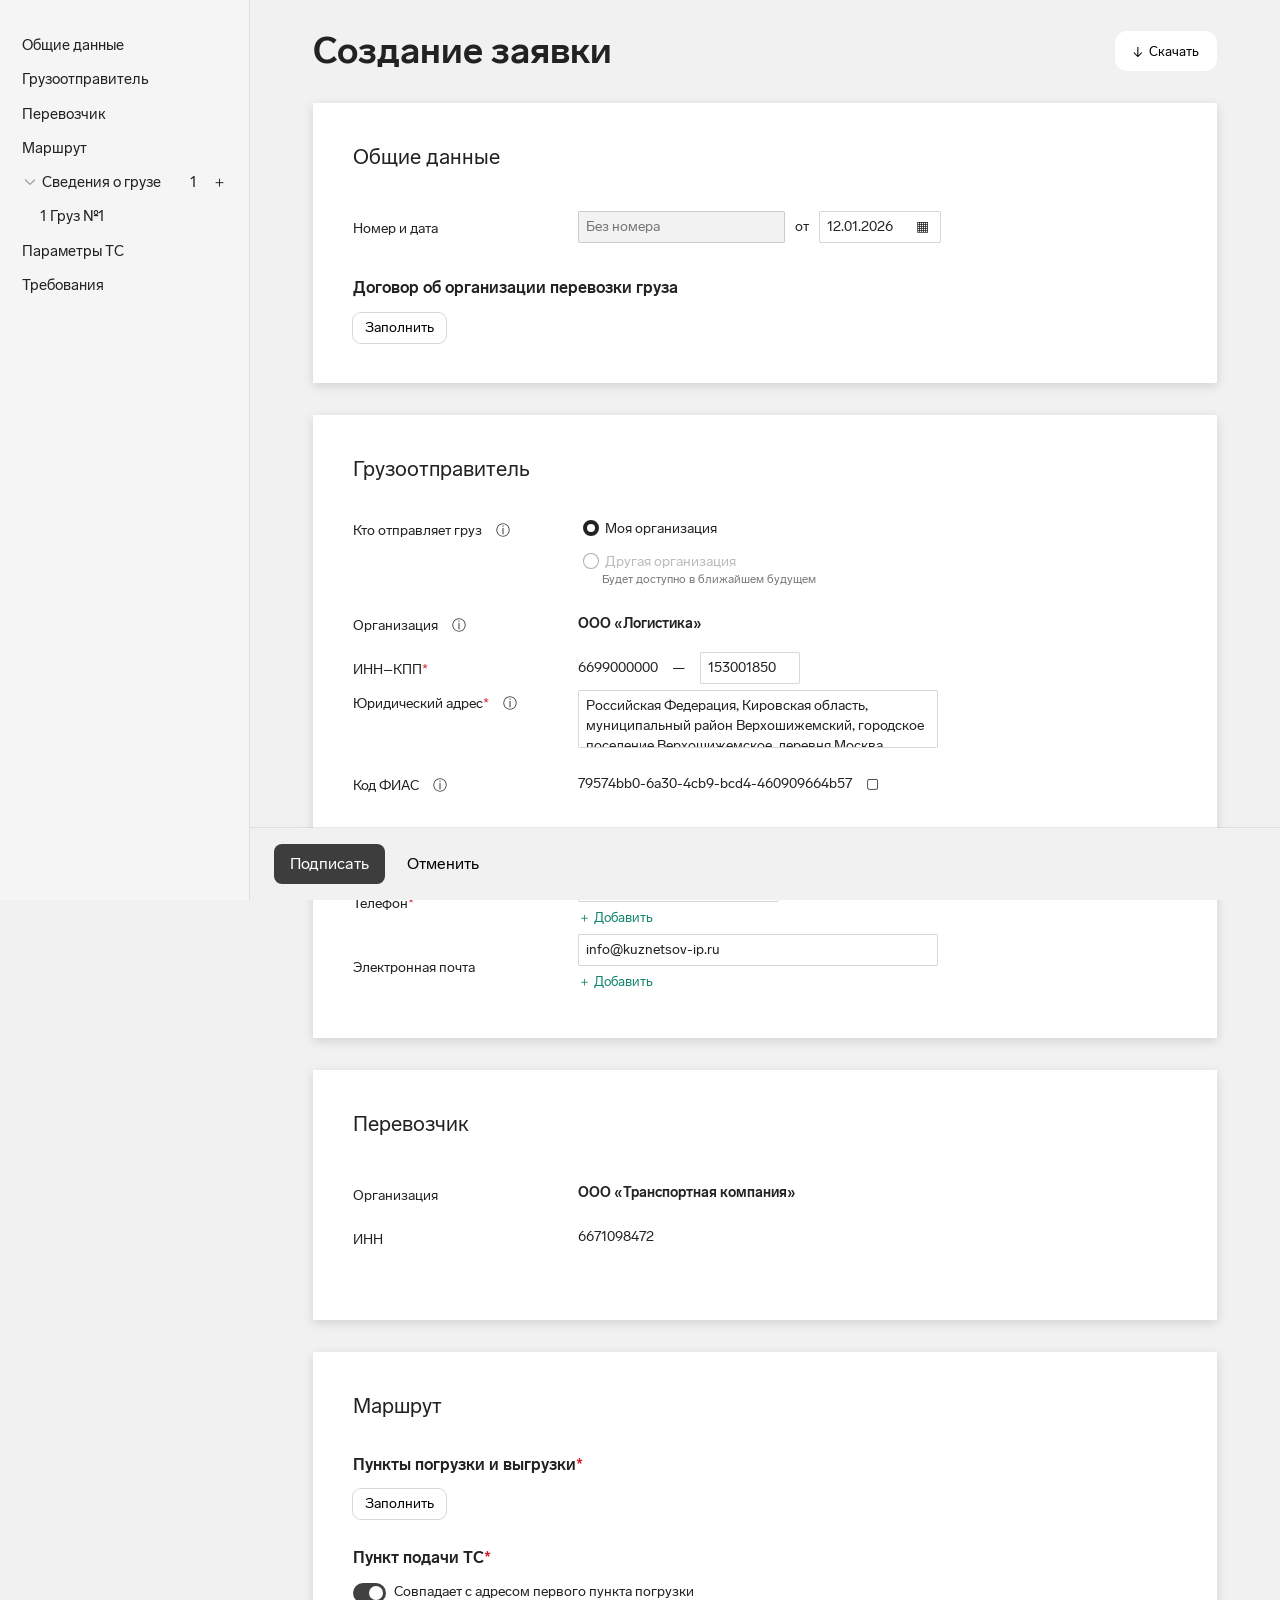
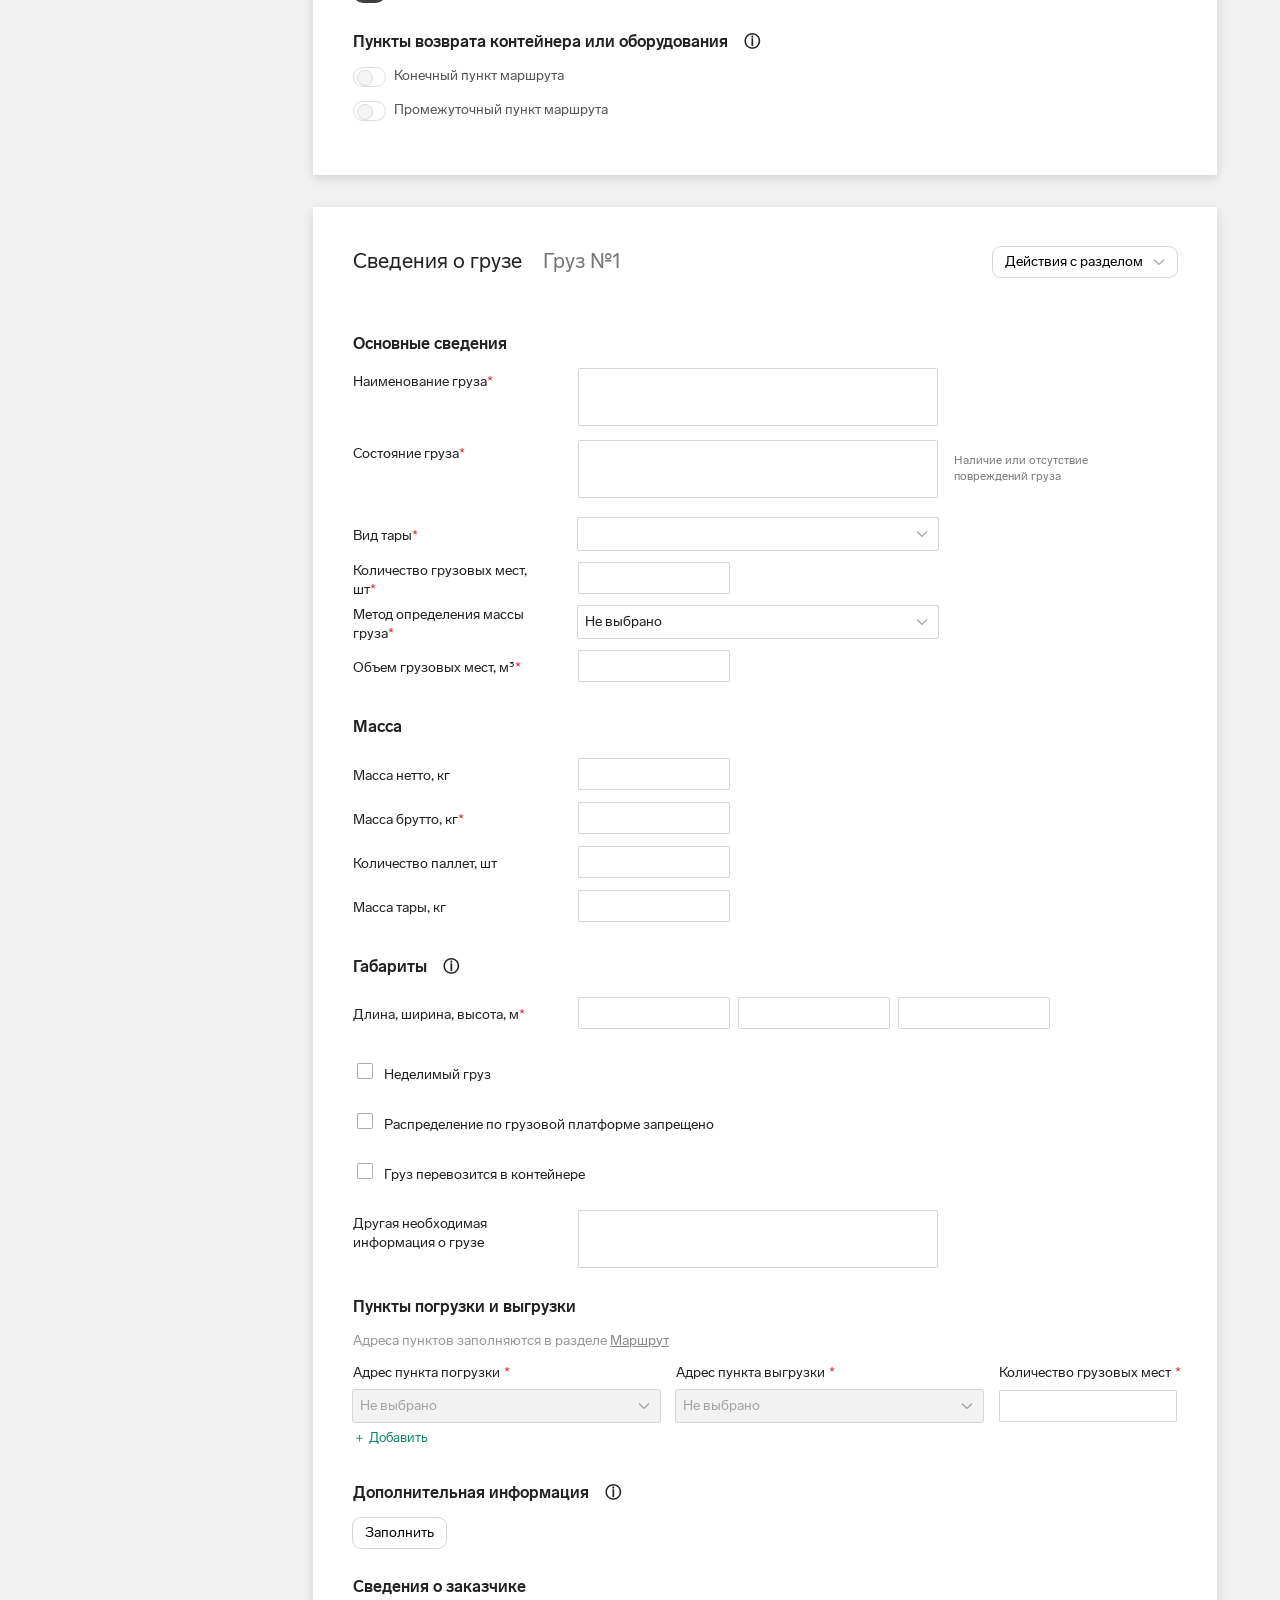
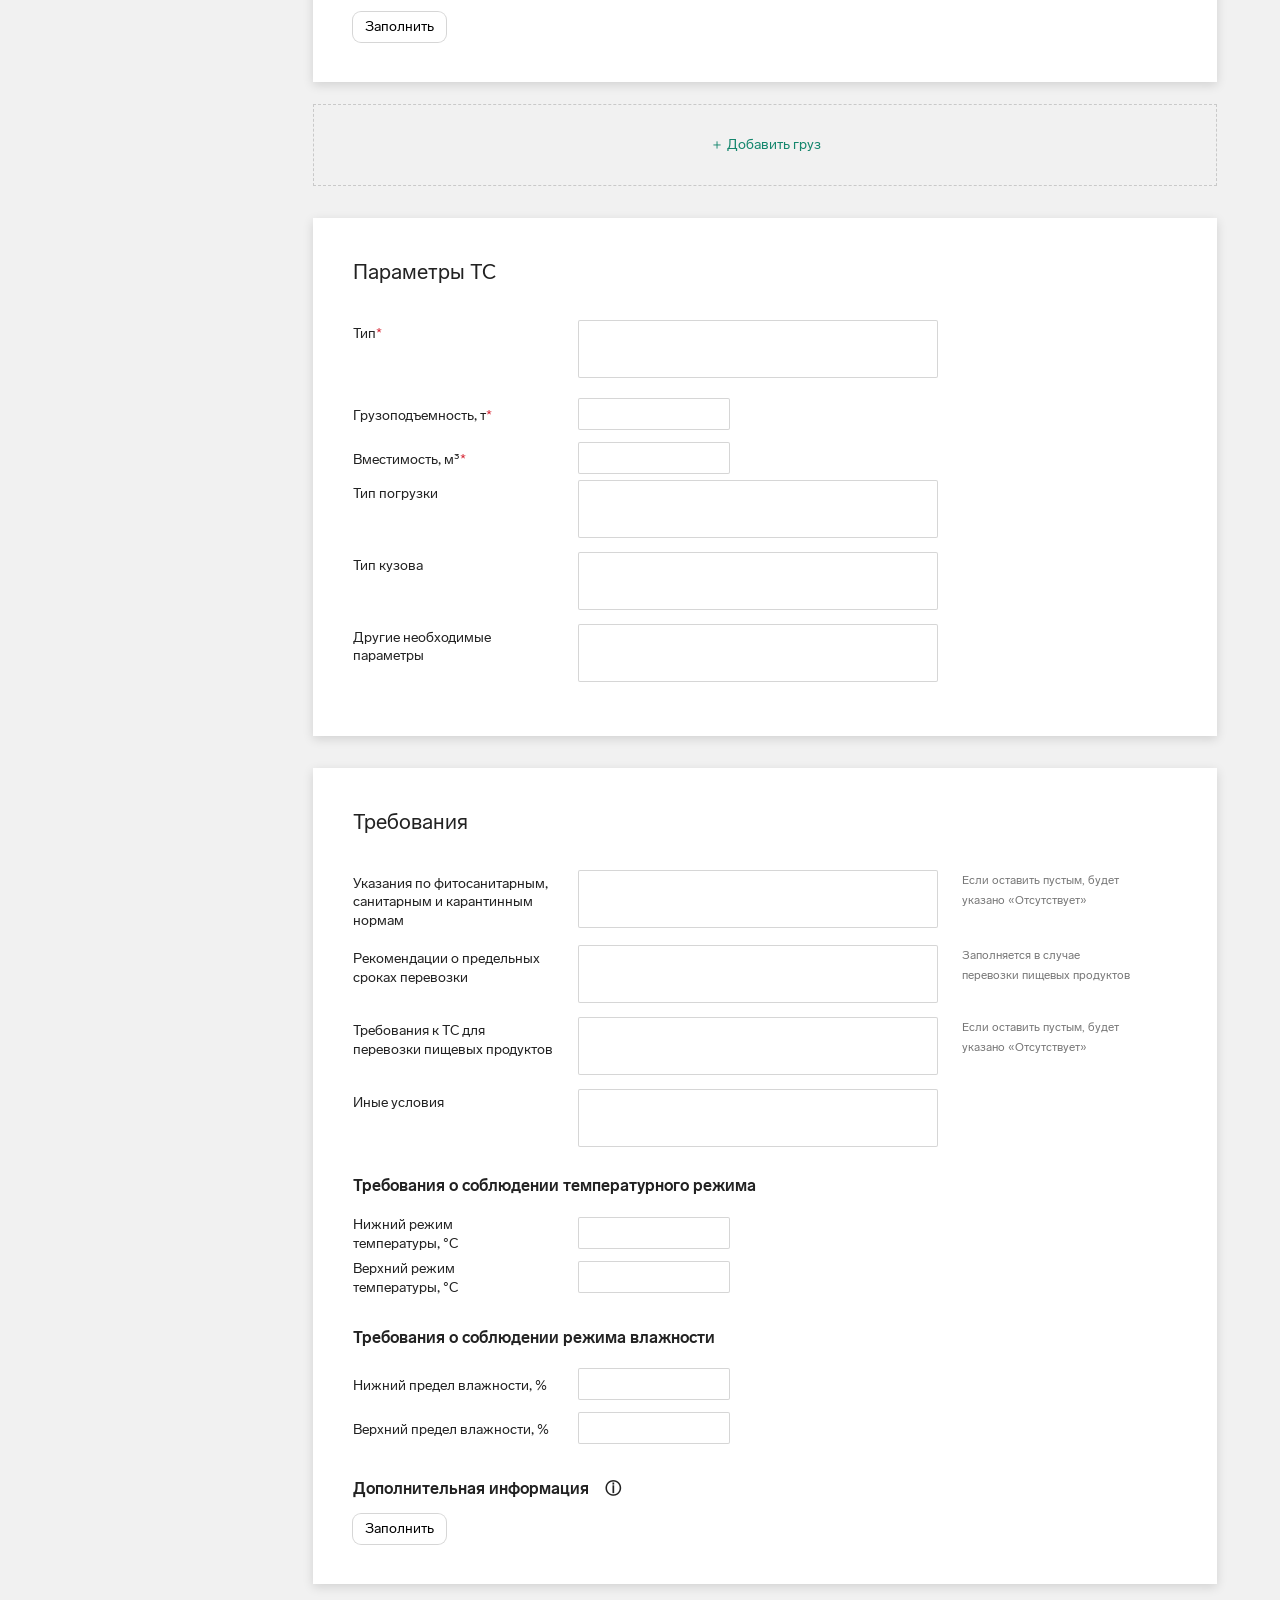
==== index.html @ ede179da "Publish prototype" ====
<!doctype html><html lang="ru"><head><meta charset="utf-8"><meta name="viewport" content="width=device-width,initial-scale=1"><title>Создание заявки</title><link rel="stylesheet" href="styles.css"><style>
@font-face{font-family:"Lab Grotesque K";src:url("LabGrotesqueK-Regular.ttf") format("truetype");font-style:normal;font-weight:400;font-display:swap}
@font-face{font-family:"Lab Grotesque K";src:url("LabGrotesqueK-Bold.ttf") format("truetype");font-style:normal;font-weight:600 900;font-display:swap}
[hidden]{display:none!important}.panel span{color:inherit}.panel label span,.panel h3 span{color:#d31827}.panel h2 span{color:#777}
body,input,select,textarea,button{font-family:"Lab Grotesque K",-apple-system,BlinkMacSystemFont,"Segoe UI",Arial,sans-serif}
input,select,textarea{min-height:32px;border:1px solid rgba(0,0,0,.16);border-radius:2px;padding:5px 7px;font-size:14px;line-height:20px;box-shadow:none;outline:none}
input:hover,select:hover,textarea:hover{border-color:rgba(0,0,0,.32)}input:focus,select:focus,textarea:focus{border-color:#1d85d0;box-shadow:0 0 0 1px #1d85d0}input:disabled,select:disabled{background:#f2f2f2;color:rgba(0,0,0,.32)}
.button,.primary{min-height:30px;border:0;border-radius:8px;padding:5px 12px;font-size:14px;line-height:20px;box-shadow:0 0 0 1px rgba(0,0,0,.16);background:transparent}.button:hover{background:rgba(0,0,0,.05)}.button:active{background:rgba(0,0,0,.09)}.button:focus-visible,.primary:focus-visible{outline:2px solid #1d85d0;outline-offset:2px}.primary{background:#222;color:#fff;box-shadow:none}.primary:hover{background:#3b3b3b}
input[type=checkbox]:not(.toggle-row input),input[type=radio]{appearance:none;width:16px;height:16px;min-height:16px;padding:0;border:1px solid rgba(0,0,0,.32);background:#fff;vertical-align:-3px;position:relative}input[type=checkbox]:not(.toggle-row input){border-radius:2px}input[type=checkbox]:not(.toggle-row input):checked{background:#222;border-color:#222}input[type=checkbox]:not(.toggle-row input):checked:after{content:"";position:absolute;left:4px;top:1px;width:5px;height:9px;border:solid #fff;border-width:0 2px 2px 0;transform:rotate(45deg)}input[type=radio]{border-radius:50%}input[type=radio]:checked{border:4px solid #222}
.combo{position:relative;width:100%}.combo input{width:100%;padding-right:30px}.combo-arrow{position:absolute;right:9px;top:6px;color:#777;pointer-events:none}
.combo-menu,.ds-select-menu{display:none;position:absolute;left:0;right:0;top:34px;background:#fff;border-radius:8px;box-shadow:0 32px 32px -16px rgba(0,0,0,.08),0 0 24px rgba(0,0,0,.12);z-index:30;max-height:208px;overflow:auto;padding:4px}.combo.open .combo-menu,.ds-select.open .ds-select-menu{display:block}
.combo-option,.ds-select-option{min-height:32px;margin:0 0 1px;padding:6px 8px;border-radius:6px;cursor:pointer;line-height:20px;color:rgba(0,0,0,.88)}.combo-option:last-child,.ds-select-option:last-child{margin-bottom:0}.combo-option:hover,.ds-select-option:hover{background:rgba(0,0,0,.08)}.combo-option.selected,.ds-select-option.selected{background:rgba(0,0,0,.16)}.combo-empty{padding:6px 8px;color:#777}
.ds-select{position:relative;width:360px}.mrow .ds-select,.cargo-route .ds-select{width:100%}.ds-select-native{position:absolute!important;width:1px!important;height:1px!important;min-height:1px!important;opacity:0;pointer-events:none}.ds-select-button{position:relative;width:100%;height:32px;border:0;border-radius:2px;background:#fff;padding:5px 30px 5px 7px;text-align:left;font:14px/20px "Lab Grotesque K",sans-serif;color:rgba(0,0,0,.88);box-shadow:0 0 0 1px rgba(0,0,0,.16);cursor:pointer;overflow:hidden;text-overflow:ellipsis;white-space:nowrap}.ds-select-button:hover{box-shadow:0 0 0 1px rgba(0,0,0,.32)}.ds-select-button:focus{outline:0;box-shadow:0 0 0 2px #1d85d0}.ds-select-button:disabled{background:#f2f2f2;color:rgba(0,0,0,.32);cursor:default}.ds-select-button:after{content:"⌄";position:absolute;right:8px;top:5px;color:#777}.ds-select.open .ds-select-button:after{transform:rotate(180deg)}
.overlay{background:rgba(0,0,0,.24)!important}.add-cargo{display:block;width:904px;height:82px;margin:-10px 0 32px;border:1px dashed rgba(0,0,0,.16);background:transparent;color:#14866d;font:14px "Lab Grotesque K";cursor:pointer}.add-cargo:hover{background:rgba(255,255,255,.45)}
.line.three{grid-template-columns:225px 360px 1fr;gap:0}.line.three small{padding-left:24px;color:#777;line-height:20px}.terminal-bar{position:fixed;left:250px;right:0;bottom:0;height:72px;background:#e5e5e5;display:flex;align-items:center;gap:22px;padding-left:24px;z-index:9;box-shadow:0 -1px rgba(0,0,0,.08)}.terminal-primary{height:40px;border:0;border-radius:8px;background:#3d3d3d;color:#fff;padding:9px 16px;font:16px/22px "Lab Grotesque K";cursor:pointer}.terminal-primary:hover{background:#222}.terminal-cancel{height:40px;border:0;background:transparent;padding:9px 0;font:16px/22px "Lab Grotesque K";cursor:pointer}.terminal-cancel:hover{text-decoration:underline}
.route-action{position:relative}.route-kebab{width:28px;height:28px;border:0;border-radius:4px;background:transparent;font-size:20px;line-height:20px;cursor:pointer}.route-kebab:hover{background:rgba(0,0,0,.08)}.route-action-menu{display:none;position:absolute;right:0;top:30px;width:150px;background:#fff;border-radius:8px;padding:4px;box-shadow:0 32px 32px -16px rgba(0,0,0,.08),0 0 24px rgba(0,0,0,.12);z-index:8}.route-action.open .route-action-menu{display:block}.route-action-menu button{display:block;width:100%;height:32px;margin:0 0 1px;border:0;border-radius:6px;background:transparent;padding:6px 8px;text-align:left;font:14px/20px "Lab Grotesque K";cursor:pointer}.route-action-menu button:hover{background:rgba(0,0,0,.08)}.route-action-menu .delete{color:#ce0014}
@media(max-width:900px){.terminal-bar{left:0}.add-cargo{width:100%}.line.three{grid-template-columns:1fr}.line.three small{padding:5px 0 12px}}
</style></head><body>
<aside class="section-nav"><a href="#general">Общие данные</a><a href="#sender">Грузоотправитель</a><a href="#carrier">Перевозчик</a><a href="#route">Маршрут</a><div class="cargo-nav"><a href="#cargo-1"><span>⌄ Сведения о грузе</span><span>2　＋</span></a><a class="sub" href="#cargo-1">1 Груз №1</a><a class="sub" href="#cargo-2">2 Груз №2</a></div><a href="#vehicle">Параметры ТС</a><a href="#requirements">Требования</a></aside>
<main><div class="title-line"><h1>Создание заявки</h1><button class="download">↓&nbsp; Скачать</button></div>
<section class="panel" id="general"><h2>Общие данные</h2><div class="line"><label>Номер и дата</label><div class="inline"><input disabled placeholder="Без номера"><span>от</span><input class="date" value="12.01.2026"><span class="calendar">▦</span></div></div><h3>Договор об организации перевозки груза</h3><button class="button">Заполнить</button></section>
<section class="panel" id="sender"><h2>Грузоотправитель</h2><div class="line top"><label>Кто отправляет груз　ⓘ</label><div class="radios"><label><input type="radio" checked> Моя организация</label><label class="disabled"><input type="radio" disabled> Другая организация<small>Будет доступно в ближайшем будущем</small></label></div></div><div class="line"><label>Организация　ⓘ</label><b>ООО «Логистика»</b></div><div class="line"><label>ИНН–КПП<span>*</span></label><div>6699000000　—　<input class="short" value="153001850"></div></div><div class="line top"><label>Юридический адрес<span>*</span>　ⓘ</label><textarea>Российская Федерация, Кировская область, муниципальный район Верхошижемский, городское поселение Верхошижемское, деревня Москва</textarea></div><div class="line"><label>Код ФИАС　ⓘ</label><span>79574bb0-6a30-4cb9-bcd4-460909664b57　▢</span></div><h3>Контакты</h3><div class="line"><label>Телефон<span>*</span></label><div><input value="+7 (900) 555-66-77"><button class="add">＋ Добавить</button></div></div><div class="line"><label>Электронная почта</label><div><input class="long" value="info@kuznetsov-ip.ru"><button class="add">＋ Добавить</button></div></div></section>
<section class="panel compact" id="carrier"><h2>Перевозчик</h2><div class="line"><label>Организация</label><b>ООО «Транспортная компания»</b></div><div class="line"><label>ИНН</label><span>6671098472</span></div></section>
<section class="panel" id="route"><h2>Маршрут</h2><h3>Пункты погрузки и выгрузки<span>*</span></h3><button class="button" id="routeOpen">Заполнить</button><div id="routeRows" class="route-rows" hidden></div><h3>Пункт подачи ТС<span>*</span></h3><label class="toggle-row"><input type="checkbox" checked><i></i> Совпадает с адресом первого пункта погрузки</label><h3>Пункты возврата контейнера или оборудования　ⓘ</h3><label class="toggle-row pale"><input type="checkbox"><i></i> Конечный пункт маршрута</label><label class="toggle-row pale"><input type="checkbox"><i></i> Промежуточный пункт маршрута</label></section>
<section class="panel cargo" id="cargo"><div class="cargo-title"><h2>Сведения о грузе　<span>Груз №1</span></h2><button class="button">Действия с разделом⌄</button></div><label class="toggle-row pale"><input type="checkbox"><i></i> Показать только необходимые поля</label><h3>Основные сведения</h3>
<div class="line top"><label>Наименование груза<span>*</span></label><textarea></textarea></div><div class="line top"><label>Состояние груза<span>*</span></label><textarea></textarea><small class="side-note">Наличие или отсутствие<br>повреждений груза</small></div><div class="line"><label>Вид тары<span>*</span></label><select><option></option><option>Паллеты</option><option>Короба</option></select></div><div class="line"><label>Количество грузовых мест,<br>шт<span>*</span></label><input class="medium" type="number"></div><div class="line"><label>Метод определения массы<br>груза<span>*</span></label><select><option>Не выбрано</option><option>Взвешивание</option></select></div><div class="line"><label>Объем грузовых мест, м³<span>*</span></label><input class="medium" type="number"></div>
<h3>Масса</h3><div class="line"><label>Масса нетто, кг</label><input class="medium" type="number"></div><div class="line"><label>Масса брутто, кг<span>*</span></label><input class="medium" type="number"></div><div class="line"><label>Количество паллет, шт</label><input class="medium" type="number"></div><div class="line"><label>Масса тары, кг</label><input class="medium" type="number"></div><h3>Габариты　ⓘ</h3><div class="line"><label>Длина, ширина, высота, м<span>*</span></label><div class="dimensions"><input><input><input></div></div><label class="check"><input type="checkbox"> Неделимый груз</label><label class="check"><input type="checkbox"> Распределение по грузовой платформе запрещено</label><label class="check"><input type="checkbox"> Груз перевозится в контейнере</label><div class="line top"><label>Другая необходимая<br>информация о грузе</label><textarea></textarea></div>
<h3>Пункты погрузки и выгрузки</h3><p class="muted">Адреса пунктов заполняются в разделе <a href="#route">Маршрут</a></p><div class="cargo-route"><label>Адрес пункта погрузки<span>*</span><select id="loadingSelect" disabled><option>Не выбрано</option></select></label><label>Адрес пункта выгрузки<span>*</span><select id="unloadingSelect" disabled><option>Не выбрано</option></select></label><label>Количество грузовых мест<span>*</span><input type="number"></label></div><button class="add">＋ Добавить</button><h3>Дополнительная информация　ⓘ</h3><button class="button">Заполнить</button><h3>Сведения о заказчике</h3><button class="button">Заполнить</button></section>
<div id="cargoExtra"></div><button class="add-cargo" id="addCargo">＋ Добавить груз</button>
<section class="panel vehicle" id="vehicle"><h2>Параметры ТС</h2><div class="line top"><label>Тип<span>*</span></label><textarea></textarea></div><div class="line"><label>Грузоподъемность, т<span>*</span></label><input class="medium"></div><div class="line"><label>Вместимость, м³<span>*</span></label><input class="medium"></div><div class="line top"><label>Тип погрузки</label><textarea></textarea></div><div class="line top"><label>Тип кузова</label><textarea></textarea></div><div class="line top"><label>Другие необходимые<br>параметры</label><textarea></textarea></div></section>
<section class="panel requirements" id="requirements"><h2>Требования</h2><div class="line top three"><label>Указания по фитосанитарным,<br>санитарным и карантинным<br>нормам</label><textarea></textarea><small>Если оставить пустым, будет<br>указано «Отсутствует»</small></div><div class="line top three"><label>Рекомендации о предельных<br>сроках перевозки</label><textarea></textarea><small>Заполняется в случае<br>перевозки пищевых продуктов</small></div><div class="line top three"><label>Требования к ТС для<br>перевозки пищевых продуктов</label><textarea></textarea><small>Если оставить пустым, будет<br>указано «Отсутствует»</small></div><div class="line top"><label>Иные условия</label><textarea></textarea></div><h3>Требования о соблюдении температурного режима</h3><div class="line"><label>Нижний режим<br>температуры, °C</label><input class="medium"></div><div class="line"><label>Верхний режим<br>температуры, °C</label><input class="medium"></div><h3>Требования о соблюдении режима влажности</h3><div class="line"><label>Нижний предел влажности, %</label><input class="medium"></div><div class="line"><label>Верхний предел влажности, %</label><input class="medium"></div><h3>Дополнительная информация　ⓘ</h3><button class="button">Заполнить</button></section>
</main><div class="terminal-bar"><button class="terminal-primary" id="signButton">Подписать</button><button class="terminal-cancel" id="cancelButton">Отменить</button></div>
<div class="overlay" id="routeModal" hidden><div class="modal"><button class="close" id="routeClose">×</button><h2>Адрес пункта</h2><form id="routeForm"><div class="mrow"><label>Тип<span>*</span></label><select id="pointType" required><option value=""> </option><option>Погрузка</option><option>Выгрузка</option></select></div><div class="mrow point-supply" hidden><label>Является адресом пункта<br>подачи ТС</label><label class="toggle-row pale"><input id="supplyPoint" type="checkbox"><i></i></label></div><div class="mrow"><label>Адрес<span>*</span>　ⓘ</label><select id="pointAddress" required><option value=""></option><option>630088, Новосибирская область, г. Новосибирск, ул. Московское шоссе, 79, корп. 3</option><option>109052, г. Москва, ул. Нижегородская, д. 29–33, стр. 15</option></select></div><div class="mrow"><label>Код ФИАС　ⓘ</label><div id="fiasText" class="placeholder">Определим после ввода адреса</div></div><button type="button" class="button other">＋ Добавить другие сведения</button><div class="spacer"></div><div class="mrow"><label>Часовой пояс<span>*</span></label><select id="timezone" required><option value=""></option><option>UTC+03 — Москва, Санкт-Петербург</option><option>UTC+07 — Новосибирск</option></select></div><div class="mrow"><label>Дата и время погрузки<span>*</span></label><div class="date-time"><input id="pointDate" placeholder="дд.мм.гггг"><input id="pointTime" placeholder="00:00"></div></div><div class="mrow"><label>Предельно допустимое<br>время подачи ТС</label><input id="limitTime" class="mshort"></div><h3>Владелец объекта пункта погрузки</h3><label class="toggle-row"><input type="checkbox" checked><i></i> Пунктом владеет грузоотправитель</label><div class="mrow"><label>Организация<span>*</span></label><input disabled value="ООО «Логистика»"></div><div class="mrow"><label>ИНН организации<span>*</span></label><input class="mhalf" disabled value="4345489123"></div><div class="modal-actions"><button class="primary" type="submit">Сохранить</button><button class="button" type="button" id="modalCancel">Отменить</button></div></form></div></div><div class="toast" id="toast"></div><script src="app.js"></script></body></html>
---- styles.css ----
:root{--ink:#222;--muted:#777;--green:#14866d;--line:#d8d8d8}*{box-sizing:border-box}html{scroll-behavior:smooth}body{margin:0;background:#f1f1f1;color:var(--ink);font:14px/1.35 "Lab Grotesque K","Segoe UI",Arial,sans-serif}.section-nav{position:fixed;inset:0 auto 0 0;width:250px;background:#f5f5f5;border-right:1px solid #ddd;padding:28px 22px;z-index:2}.section-nav a{display:block;color:#222;text-decoration:none;font-size:15px;padding:7px 0}.section-nav a:hover{color:var(--green)}.cargo-nav>a:first-child{display:flex;justify-content:space-between}.section-nav .sub{padding-left:18px}main{width:970px;margin-left:250px;padding:29px 0 80px 63px}.title-line{width:904px;display:flex;justify-content:space-between;align-items:center;margin-bottom:30px}h1{font-size:36px;line-height:44px;margin:0;font-weight:600}h2{font-size:21px;line-height:28px;margin:0 0 34px;font-weight:500}h3{font-size:16px;margin:28px 0 14px;font-weight:600}.download{border:0;background:#fff;border-radius:12px;padding:12px 18px;font:16px inherit}.panel{width:904px;background:#fff;padding:40px;margin-bottom:32px;box-shadow:0 3px 10px #0002}.panel.compact{min-height:250px}.line{display:grid;grid-template-columns:225px 1fr;align-items:center;min-height:44px}.line.top{align-items:start;margin-bottom:14px}.line>label{padding-top:5px}.inline{display:flex;align-items:center;gap:10px}.inline input:first-child{width:207px}.date{width:122px}.calendar{margin-left:-35px}.panel span,label span{color:#d31827}.panel h2 span{color:#777;font-weight:400}input,select,textarea{border:1px solid var(--line);border-radius:0;background:#fff;min-height:32px;padding:6px 8px;font:14px inherit;color:#222}select{width:360px}textarea{width:360px;height:58px;resize:none}.short{width:100px}.medium{width:152px}.long{width:360px}.button,.primary{border:1px solid #ccc;border-radius:9px;background:#fff;padding:7px 13px;font:14px inherit;cursor:pointer}.button:hover{background:#f5f5f5}.primary{background:#3d3d3d;border-color:#3d3d3d;color:#fff}.add{display:block;border:0;background:none;color:var(--green);padding:7px 0;font:14px inherit;cursor:pointer}.radios{display:grid;gap:12px}.radios label{display:block}.radios input{min-height:auto}.radios small{display:block;padding-left:24px;color:#777}.disabled{color:#bbb}.toggle-row{display:flex;align-items:center;gap:8px;margin:14px 0}.toggle-row input{display:none}.toggle-row i{display:inline-block;width:33px;height:20px;border-radius:12px;background:#414141;position:relative}.toggle-row i:after{content:"";position:absolute;width:14px;height:14px;border-radius:50%;background:#fff;top:3px;right:3px}.toggle-row input:not(:checked)+i{background:#fff;border:1px solid #ddd}.toggle-row input:not(:checked)+i:after{left:3px;right:auto;background:#f5f5f5;border:1px solid #ddd;top:2px}.toggle-row.pale{color:#555}.route-rows{margin:0 0 24px}.route-row{display:grid;grid-template-columns:140px 1fr 140px 22px;gap:14px;padding:12px 0;border-bottom:1px solid #eee}.route-row b{font-weight:500}.route-row button{border:0;background:none}.cargo-title{display:flex;justify-content:space-between;align-items:start}.cargo-title h2{margin-bottom:30px}.cargo .side-note{position:relative;left:383px;top:-55px;color:#777}.dimensions{display:flex;gap:8px}.dimensions input{width:152px}.check{display:block;margin:25px 0}.check input{min-height:auto;margin-right:8px}.muted{color:#999}.muted a{color:#888}.cargo-route{display:grid;grid-template-columns:1fr 1fr 178px;gap:16px}.cargo-route label{display:grid;gap:7px}.cargo-route select,.cargo-route input{width:100%}.overlay{position:fixed;inset:0;background:#000;z-index:10;display:grid;place-items:start center;overflow:auto}.overlay[hidden]{display:none}.modal{position:relative;margin-top:0;width:600px;min-height:720px;background:#fff;border-radius:16px;padding:26px 32px 32px}.modal>.close{position:absolute;right:28px;top:24px;border:0;background:none;color:#aaa;font-size:28px}.modal h2{font-weight:600;font-size:23px;margin:0 0 22px}.modal h3{margin:28px 0 15px}.modal form{display:grid;gap:12px}.mrow{display:grid;grid-template-columns:184px 1fr;align-items:center;min-height:32px}.mrow>select,.mrow>input{width:100%}.mrow label{font-size:14px}.placeholder{color:#aaa}.other{justify-self:start}.spacer{height:8px}.date-time{display:flex;gap:8px}.date-time input:first-child{width:122px}.date-time input:last-child{width:76px}.mshort{width:76px!important}.mhalf{width:153px!important}.modal .toggle-row{margin:0}.modal-actions{border-top:1px solid #eee;margin-top:20px;padding-top:18px;display:flex;gap:8px}.toast{position:fixed;right:20px;bottom:20px;background:#333;color:#fff;padding:10px 15px;opacity:0;z-index:20}.toast.show{opacity:1}@media(max-width:900px){.section-nav{display:none}main{margin:0;padding:22px;width:auto}.title-line,.panel{width:100%}.line{grid-template-columns:1fr;gap:7px;margin-bottom:14px}.cargo-route{grid-template-columns:1fr}.modal{width:min(600px,100%);border-radius:0}.dimensions{flex-wrap:wrap}}
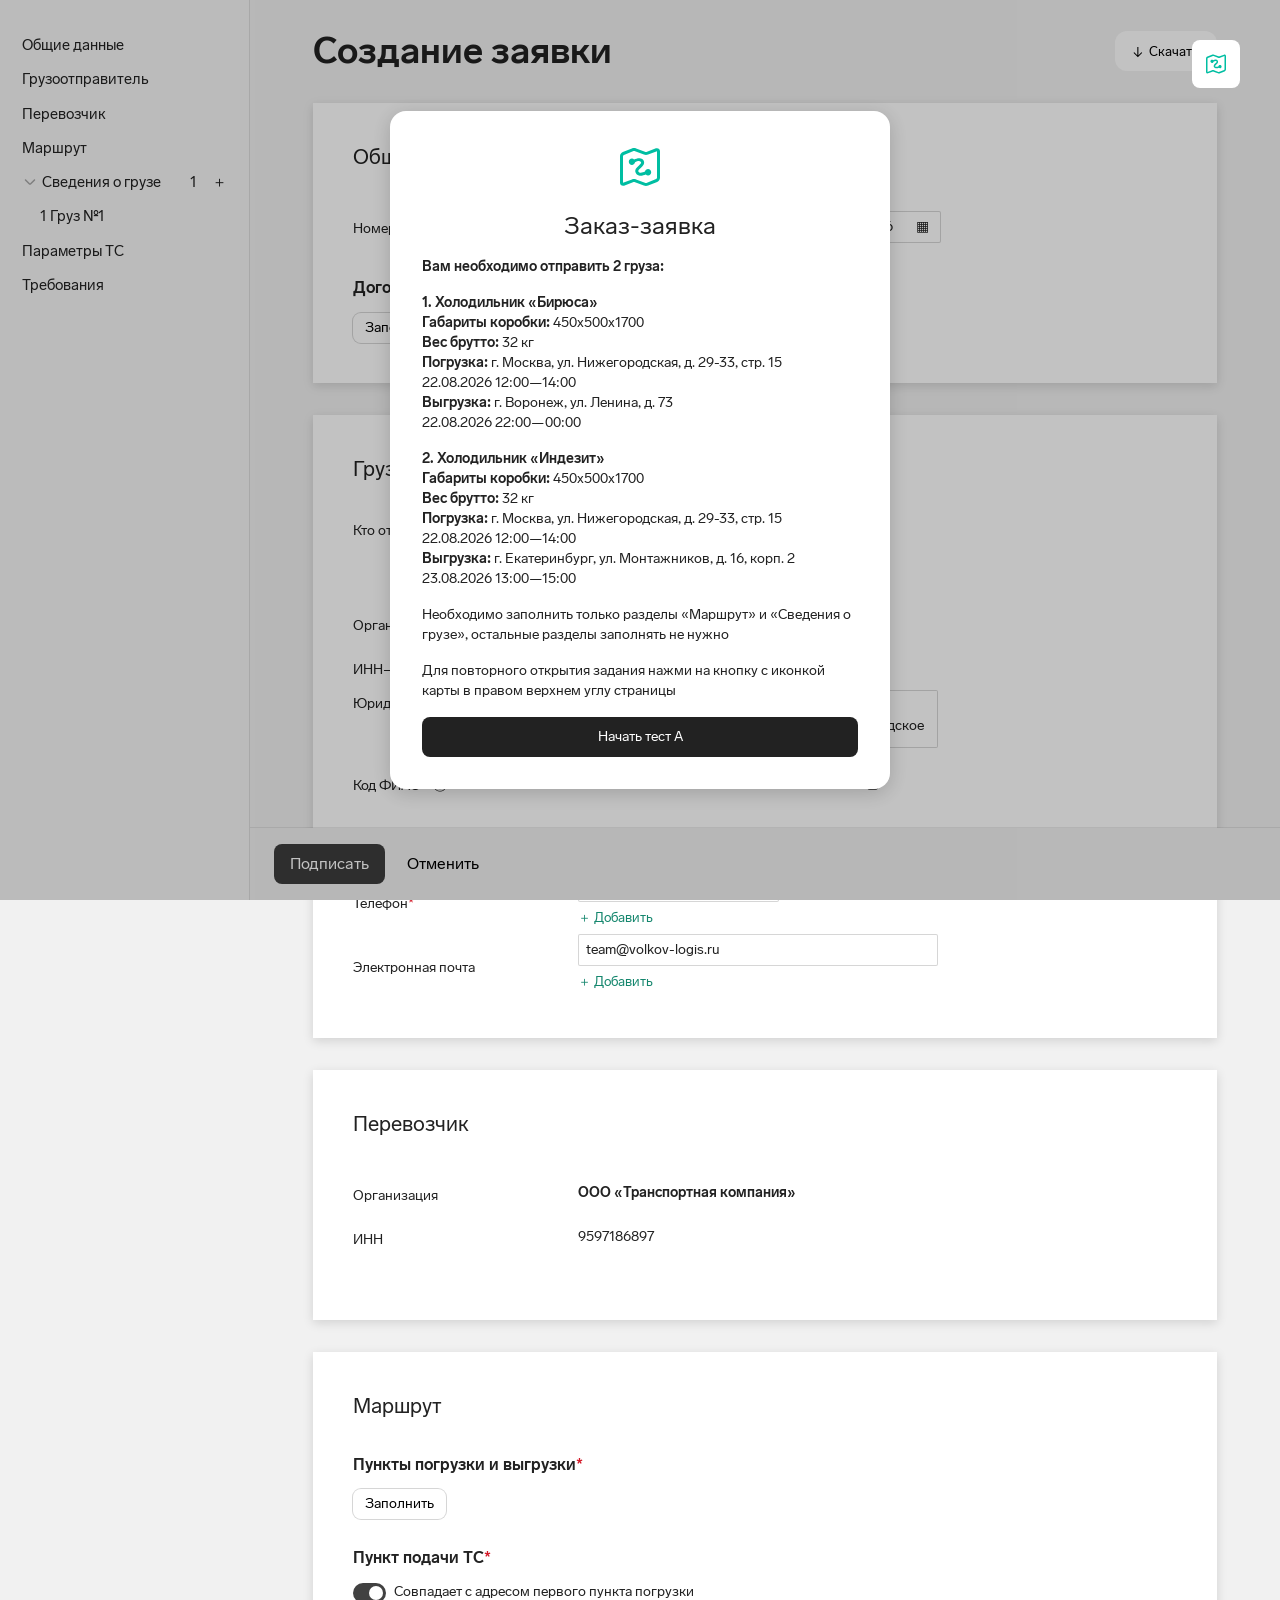
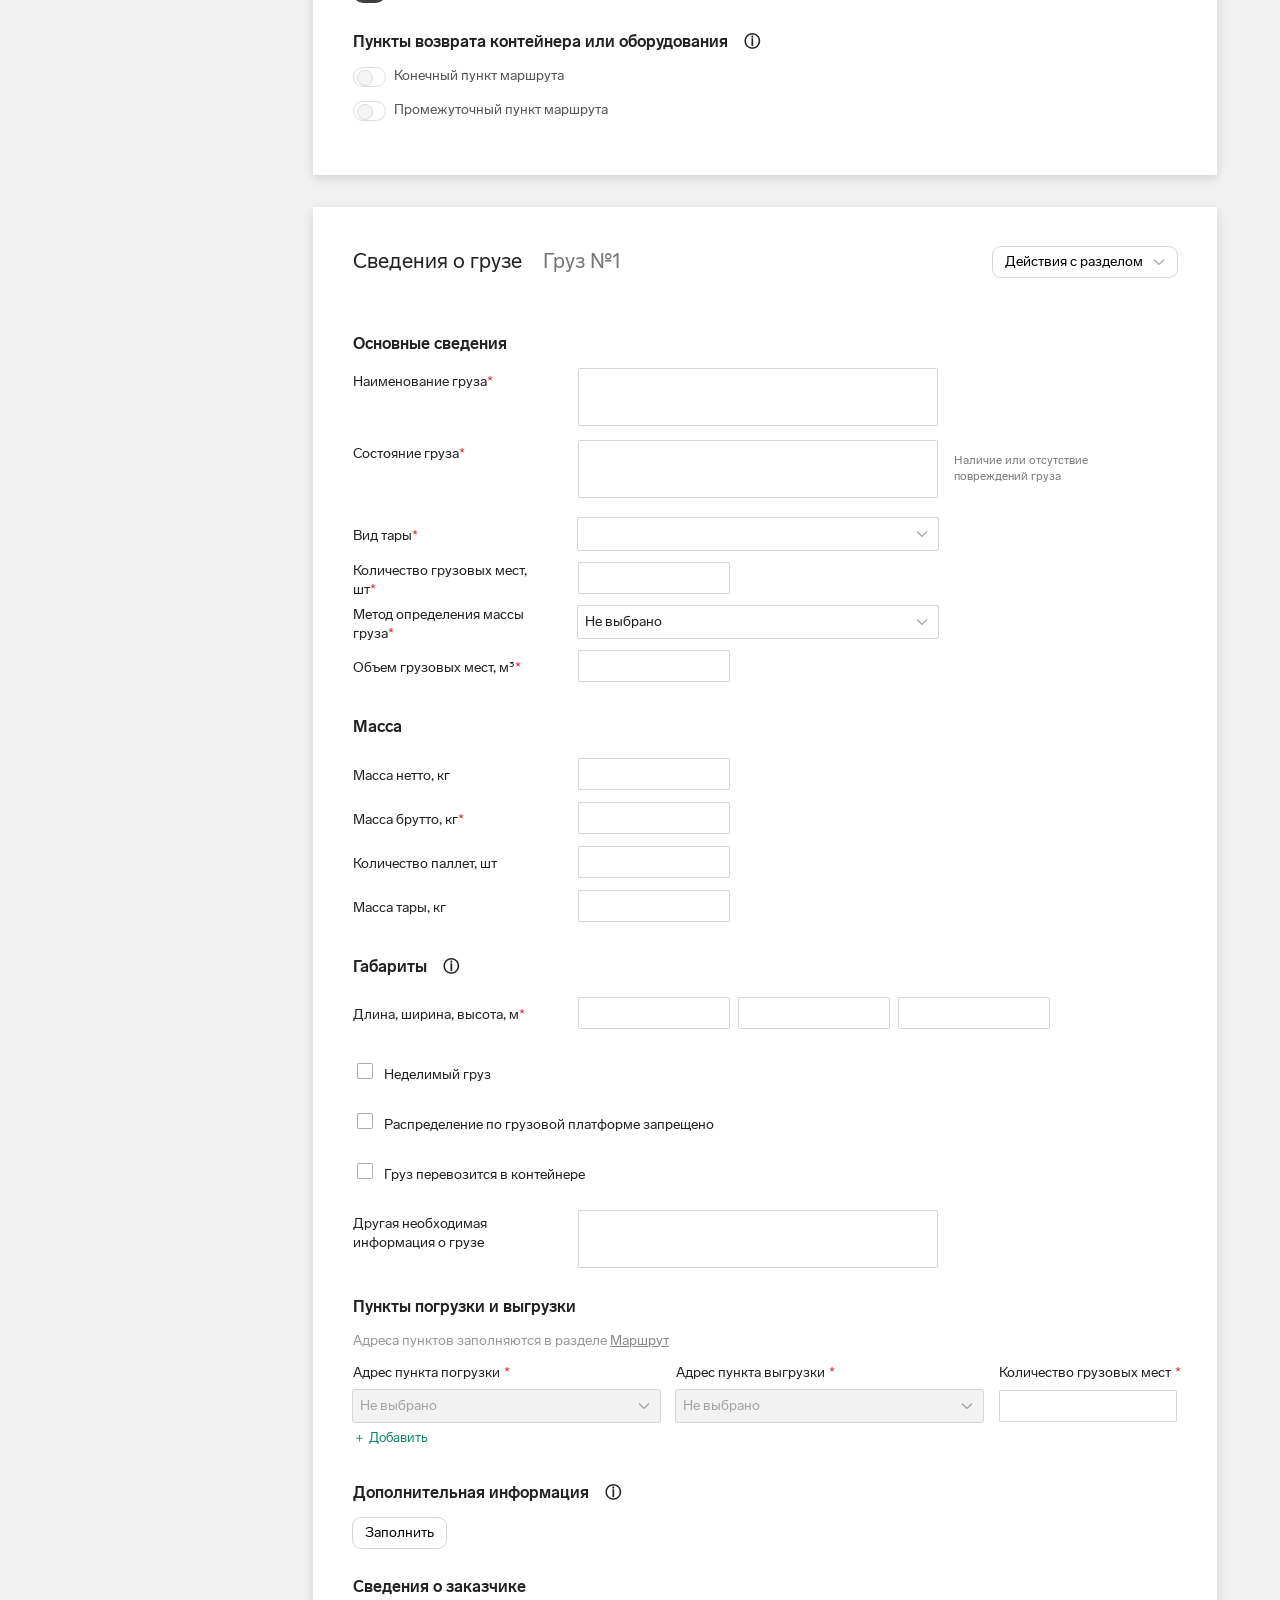
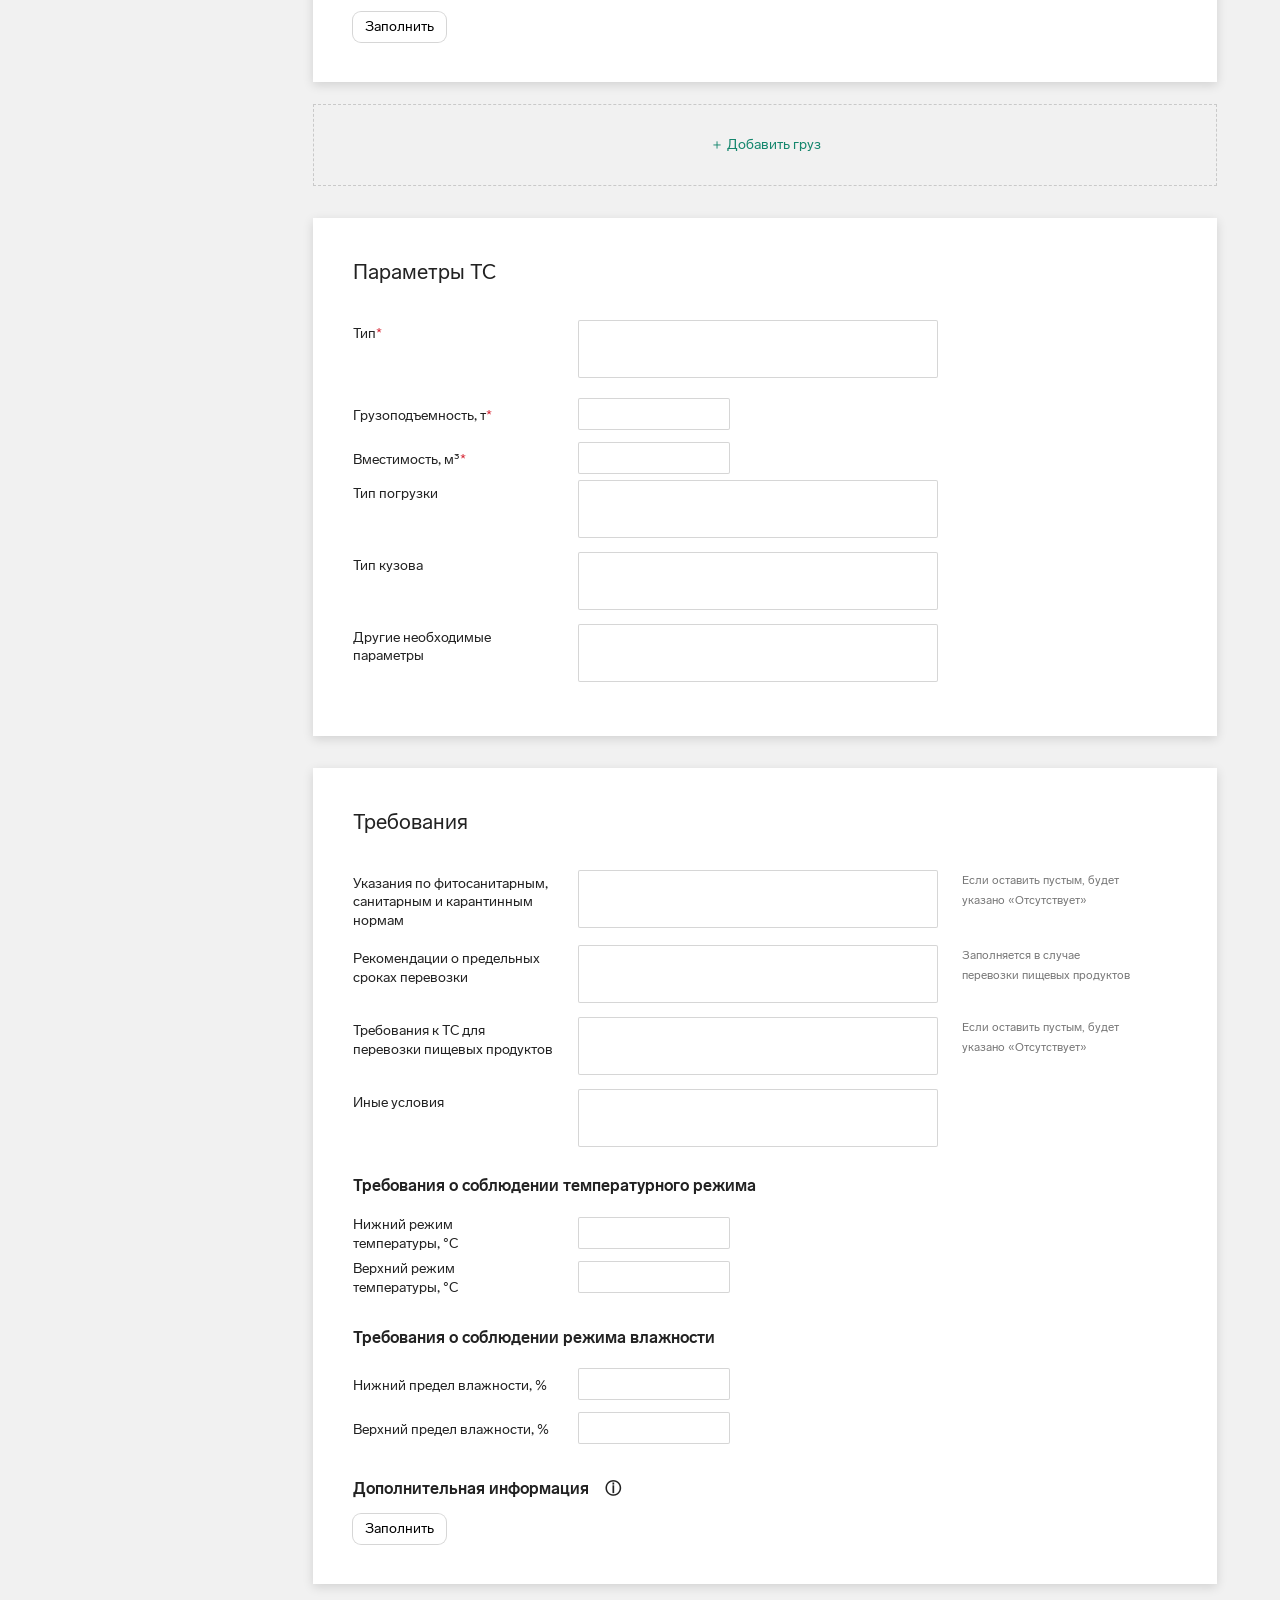
==== commit 55179868: "Set Variant A as start page" ====
--- a/index.html
+++ b/index.html
@@ -1,33 +1,20 @@
-<!doctype html><html lang="ru"><head><meta charset="utf-8"><meta name="viewport" content="width=device-width,initial-scale=1"><title>Создание заявки</title><link rel="stylesheet" href="styles.css"><style>
-@font-face{font-family:"Lab Grotesque K";src:url("LabGrotesqueK-Regular.ttf") format("truetype");font-style:normal;font-weight:400;font-display:swap}
-@font-face{font-family:"Lab Grotesque K";src:url("LabGrotesqueK-Bold.ttf") format("truetype");font-style:normal;font-weight:600 900;font-display:swap}
-[hidden]{display:none!important}.panel span{color:inherit}.panel label span,.panel h3 span{color:#d31827}.panel h2 span{color:#777}
-body,input,select,textarea,button{font-family:"Lab Grotesque K",-apple-system,BlinkMacSystemFont,"Segoe UI",Arial,sans-serif}
-input,select,textarea{min-height:32px;border:1px solid rgba(0,0,0,.16);border-radius:2px;padding:5px 7px;font-size:14px;line-height:20px;box-shadow:none;outline:none}
-input:hover,select:hover,textarea:hover{border-color:rgba(0,0,0,.32)}input:focus,select:focus,textarea:focus{border-color:#1d85d0;box-shadow:0 0 0 1px #1d85d0}input:disabled,select:disabled{background:#f2f2f2;color:rgba(0,0,0,.32)}
-.button,.primary{min-height:30px;border:0;border-radius:8px;padding:5px 12px;font-size:14px;line-height:20px;box-shadow:0 0 0 1px rgba(0,0,0,.16);background:transparent}.button:hover{background:rgba(0,0,0,.05)}.button:active{background:rgba(0,0,0,.09)}.button:focus-visible,.primary:focus-visible{outline:2px solid #1d85d0;outline-offset:2px}.primary{background:#222;color:#fff;box-shadow:none}.primary:hover{background:#3b3b3b}
-input[type=checkbox]:not(.toggle-row input),input[type=radio]{appearance:none;width:16px;height:16px;min-height:16px;padding:0;border:1px solid rgba(0,0,0,.32);background:#fff;vertical-align:-3px;position:relative}input[type=checkbox]:not(.toggle-row input){border-radius:2px}input[type=checkbox]:not(.toggle-row input):checked{background:#222;border-color:#222}input[type=checkbox]:not(.toggle-row input):checked:after{content:"";position:absolute;left:4px;top:1px;width:5px;height:9px;border:solid #fff;border-width:0 2px 2px 0;transform:rotate(45deg)}input[type=radio]{border-radius:50%}input[type=radio]:checked{border:4px solid #222}
-.combo{position:relative;width:100%}.combo input{width:100%;padding-right:30px}.combo-arrow{position:absolute;right:9px;top:6px;color:#777;pointer-events:none}
-.combo-menu,.ds-select-menu{display:none;position:absolute;left:0;right:0;top:34px;background:#fff;border-radius:8px;box-shadow:0 32px 32px -16px rgba(0,0,0,.08),0 0 24px rgba(0,0,0,.12);z-index:30;max-height:208px;overflow:auto;padding:4px}.combo.open .combo-menu,.ds-select.open .ds-select-menu{display:block}
-.combo-option,.ds-select-option{min-height:32px;margin:0 0 1px;padding:6px 8px;border-radius:6px;cursor:pointer;line-height:20px;color:rgba(0,0,0,.88)}.combo-option:last-child,.ds-select-option:last-child{margin-bottom:0}.combo-option:hover,.ds-select-option:hover{background:rgba(0,0,0,.08)}.combo-option.selected,.ds-select-option.selected{background:rgba(0,0,0,.16)}.combo-empty{padding:6px 8px;color:#777}
-.ds-select{position:relative;width:360px}.mrow .ds-select,.cargo-route .ds-select{width:100%}.ds-select-native{position:absolute!important;width:1px!important;height:1px!important;min-height:1px!important;opacity:0;pointer-events:none}.ds-select-button{position:relative;width:100%;height:32px;border:0;border-radius:2px;background:#fff;padding:5px 30px 5px 7px;text-align:left;font:14px/20px "Lab Grotesque K",sans-serif;color:rgba(0,0,0,.88);box-shadow:0 0 0 1px rgba(0,0,0,.16);cursor:pointer;overflow:hidden;text-overflow:ellipsis;white-space:nowrap}.ds-select-button:hover{box-shadow:0 0 0 1px rgba(0,0,0,.32)}.ds-select-button:focus{outline:0;box-shadow:0 0 0 2px #1d85d0}.ds-select-button:disabled{background:#f2f2f2;color:rgba(0,0,0,.32);cursor:default}.ds-select-button:after{content:"⌄";position:absolute;right:8px;top:5px;color:#777}.ds-select.open .ds-select-button:after{transform:rotate(180deg)}
-.overlay{background:rgba(0,0,0,.24)!important}.add-cargo{display:block;width:904px;height:82px;margin:-10px 0 32px;border:1px dashed rgba(0,0,0,.16);background:transparent;color:#14866d;font:14px "Lab Grotesque K";cursor:pointer}.add-cargo:hover{background:rgba(255,255,255,.45)}
-.line.three{grid-template-columns:225px 360px 1fr;gap:0}.line.three small{padding-left:24px;color:#777;line-height:20px}.terminal-bar{position:fixed;left:250px;right:0;bottom:0;height:72px;background:#e5e5e5;display:flex;align-items:center;gap:22px;padding-left:24px;z-index:9;box-shadow:0 -1px rgba(0,0,0,.08)}.terminal-primary{height:40px;border:0;border-radius:8px;background:#3d3d3d;color:#fff;padding:9px 16px;font:16px/22px "Lab Grotesque K";cursor:pointer}.terminal-primary:hover{background:#222}.terminal-cancel{height:40px;border:0;background:transparent;padding:9px 0;font:16px/22px "Lab Grotesque K";cursor:pointer}.terminal-cancel:hover{text-decoration:underline}
-.route-action{position:relative}.route-kebab{width:28px;height:28px;border:0;border-radius:4px;background:transparent;font-size:20px;line-height:20px;cursor:pointer}.route-kebab:hover{background:rgba(0,0,0,.08)}.route-action-menu{display:none;position:absolute;right:0;top:30px;width:150px;background:#fff;border-radius:8px;padding:4px;box-shadow:0 32px 32px -16px rgba(0,0,0,.08),0 0 24px rgba(0,0,0,.12);z-index:8}.route-action.open .route-action-menu{display:block}.route-action-menu button{display:block;width:100%;height:32px;margin:0 0 1px;border:0;border-radius:6px;background:transparent;padding:6px 8px;text-align:left;font:14px/20px "Lab Grotesque K";cursor:pointer}.route-action-menu button:hover{background:rgba(0,0,0,.08)}.route-action-menu .delete{color:#ce0014}
-@media(max-width:900px){.terminal-bar{left:0}.add-cargo{width:100%}.line.three{grid-template-columns:1fr}.line.three small{padding:5px 0 12px}}
-</style></head><body>
-<aside class="section-nav"><a href="#general">Общие данные</a><a href="#sender">Грузоотправитель</a><a href="#carrier">Перевозчик</a><a href="#route">Маршрут</a><div class="cargo-nav"><a href="#cargo-1"><span>⌄ Сведения о грузе</span><span>2　＋</span></a><a class="sub" href="#cargo-1">1 Груз №1</a><a class="sub" href="#cargo-2">2 Груз №2</a></div><a href="#vehicle">Параметры ТС</a><a href="#requirements">Требования</a></aside>
-<main><div class="title-line"><h1>Создание заявки</h1><button class="download">↓&nbsp; Скачать</button></div>
-<section class="panel" id="general"><h2>Общие данные</h2><div class="line"><label>Номер и дата</label><div class="inline"><input disabled placeholder="Без номера"><span>от</span><input class="date" value="12.01.2026"><span class="calendar">▦</span></div></div><h3>Договор об организации перевозки груза</h3><button class="button">Заполнить</button></section>
-<section class="panel" id="sender"><h2>Грузоотправитель</h2><div class="line top"><label>Кто отправляет груз　ⓘ</label><div class="radios"><label><input type="radio" checked> Моя организация</label><label class="disabled"><input type="radio" disabled> Другая организация<small>Будет доступно в ближайшем будущем</small></label></div></div><div class="line"><label>Организация　ⓘ</label><b>ООО «Логистика»</b></div><div class="line"><label>ИНН–КПП<span>*</span></label><div>6699000000　—　<input class="short" value="153001850"></div></div><div class="line top"><label>Юридический адрес<span>*</span>　ⓘ</label><textarea>Российская Федерация, Кировская область, муниципальный район Верхошижемский, городское поселение Верхошижемское, деревня Москва</textarea></div><div class="line"><label>Код ФИАС　ⓘ</label><span>79574bb0-6a30-4cb9-bcd4-460909664b57　▢</span></div><h3>Контакты</h3><div class="line"><label>Телефон<span>*</span></label><div><input value="+7 (900) 555-66-77"><button class="add">＋ Добавить</button></div></div><div class="line"><label>Электронная почта</label><div><input class="long" value="info@kuznetsov-ip.ru"><button class="add">＋ Добавить</button></div></div></section>
-<section class="panel compact" id="carrier"><h2>Перевозчик</h2><div class="line"><label>Организация</label><b>ООО «Транспортная компания»</b></div><div class="line"><label>ИНН</label><span>6671098472</span></div></section>
-<section class="panel" id="route"><h2>Маршрут</h2><h3>Пункты погрузки и выгрузки<span>*</span></h3><button class="button" id="routeOpen">Заполнить</button><div id="routeRows" class="route-rows" hidden></div><h3>Пункт подачи ТС<span>*</span></h3><label class="toggle-row"><input type="checkbox" checked><i></i> Совпадает с адресом первого пункта погрузки</label><h3>Пункты возврата контейнера или оборудования　ⓘ</h3><label class="toggle-row pale"><input type="checkbox"><i></i> Конечный пункт маршрута</label><label class="toggle-row pale"><input type="checkbox"><i></i> Промежуточный пункт маршрута</label></section>
-<section class="panel cargo" id="cargo"><div class="cargo-title"><h2>Сведения о грузе　<span>Груз №1</span></h2><button class="button">Действия с разделом⌄</button></div><label class="toggle-row pale"><input type="checkbox"><i></i> Показать только необходимые поля</label><h3>Основные сведения</h3>
-<div class="line top"><label>Наименование груза<span>*</span></label><textarea></textarea></div><div class="line top"><label>Состояние груза<span>*</span></label><textarea></textarea><small class="side-note">Наличие или отсутствие<br>повреждений груза</small></div><div class="line"><label>Вид тары<span>*</span></label><select><option></option><option>Паллеты</option><option>Короба</option></select></div><div class="line"><label>Количество грузовых мест,<br>шт<span>*</span></label><input class="medium" type="number"></div><div class="line"><label>Метод определения массы<br>груза<span>*</span></label><select><option>Не выбрано</option><option>Взвешивание</option></select></div><div class="line"><label>Объем грузовых мест, м³<span>*</span></label><input class="medium" type="number"></div>
-<h3>Масса</h3><div class="line"><label>Масса нетто, кг</label><input class="medium" type="number"></div><div class="line"><label>Масса брутто, кг<span>*</span></label><input class="medium" type="number"></div><div class="line"><label>Количество паллет, шт</label><input class="medium" type="number"></div><div class="line"><label>Масса тары, кг</label><input class="medium" type="number"></div><h3>Габариты　ⓘ</h3><div class="line"><label>Длина, ширина, высота, м<span>*</span></label><div class="dimensions"><input><input><input></div></div><label class="check"><input type="checkbox"> Неделимый груз</label><label class="check"><input type="checkbox"> Распределение по грузовой платформе запрещено</label><label class="check"><input type="checkbox"> Груз перевозится в контейнере</label><div class="line top"><label>Другая необходимая<br>информация о грузе</label><textarea></textarea></div>
-<h3>Пункты погрузки и выгрузки</h3><p class="muted">Адреса пунктов заполняются в разделе <a href="#route">Маршрут</a></p><div class="cargo-route"><label>Адрес пункта погрузки<span>*</span><select id="loadingSelect" disabled><option>Не выбрано</option></select></label><label>Адрес пункта выгрузки<span>*</span><select id="unloadingSelect" disabled><option>Не выбрано</option></select></label><label>Количество грузовых мест<span>*</span><input type="number"></label></div><button class="add">＋ Добавить</button><h3>Дополнительная информация　ⓘ</h3><button class="button">Заполнить</button><h3>Сведения о заказчике</h3><button class="button">Заполнить</button></section>
-<div id="cargoExtra"></div><button class="add-cargo" id="addCargo">＋ Добавить груз</button>
-<section class="panel vehicle" id="vehicle"><h2>Параметры ТС</h2><div class="line top"><label>Тип<span>*</span></label><textarea></textarea></div><div class="line"><label>Грузоподъемность, т<span>*</span></label><input class="medium"></div><div class="line"><label>Вместимость, м³<span>*</span></label><input class="medium"></div><div class="line top"><label>Тип погрузки</label><textarea></textarea></div><div class="line top"><label>Тип кузова</label><textarea></textarea></div><div class="line top"><label>Другие необходимые<br>параметры</label><textarea></textarea></div></section>
-<section class="panel requirements" id="requirements"><h2>Требования</h2><div class="line top three"><label>Указания по фитосанитарным,<br>санитарным и карантинным<br>нормам</label><textarea></textarea><small>Если оставить пустым, будет<br>указано «Отсутствует»</small></div><div class="line top three"><label>Рекомендации о предельных<br>сроках перевозки</label><textarea></textarea><small>Заполняется в случае<br>перевозки пищевых продуктов</small></div><div class="line top three"><label>Требования к ТС для<br>перевозки пищевых продуктов</label><textarea></textarea><small>Если оставить пустым, будет<br>указано «Отсутствует»</small></div><div class="line top"><label>Иные условия</label><textarea></textarea></div><h3>Требования о соблюдении температурного режима</h3><div class="line"><label>Нижний режим<br>температуры, °C</label><input class="medium"></div><div class="line"><label>Верхний режим<br>температуры, °C</label><input class="medium"></div><h3>Требования о соблюдении режима влажности</h3><div class="line"><label>Нижний предел влажности, %</label><input class="medium"></div><div class="line"><label>Верхний предел влажности, %</label><input class="medium"></div><h3>Дополнительная информация　ⓘ</h3><button class="button">Заполнить</button></section>
-</main><div class="terminal-bar"><button class="terminal-primary" id="signButton">Подписать</button><button class="terminal-cancel" id="cancelButton">Отменить</button></div>
-<div class="overlay" id="routeModal" hidden><div class="modal"><button class="close" id="routeClose">×</button><h2>Адрес пункта</h2><form id="routeForm"><div class="mrow"><label>Тип<span>*</span></label><select id="pointType" required><option value=""> </option><option>Погрузка</option><option>Выгрузка</option></select></div><div class="mrow point-supply" hidden><label>Является адресом пункта<br>подачи ТС</label><label class="toggle-row pale"><input id="supplyPoint" type="checkbox"><i></i></label></div><div class="mrow"><label>Адрес<span>*</span>　ⓘ</label><select id="pointAddress" required><option value=""></option><option>630088, Новосибирская область, г. Новосибирск, ул. Московское шоссе, 79, корп. 3</option><option>109052, г. Москва, ул. Нижегородская, д. 29–33, стр. 15</option></select></div><div class="mrow"><label>Код ФИАС　ⓘ</label><div id="fiasText" class="placeholder">Определим после ввода адреса</div></div><button type="button" class="button other">＋ Добавить другие сведения</button><div class="spacer"></div><div class="mrow"><label>Часовой пояс<span>*</span></label><select id="timezone" required><option value=""></option><option>UTC+03 — Москва, Санкт-Петербург</option><option>UTC+07 — Новосибирск</option></select></div><div class="mrow"><label>Дата и время погрузки<span>*</span></label><div class="date-time"><input id="pointDate" placeholder="дд.мм.гггг"><input id="pointTime" placeholder="00:00"></div></div><div class="mrow"><label>Предельно допустимое<br>время подачи ТС</label><input id="limitTime" class="mshort"></div><h3>Владелец объекта пункта погрузки</h3><label class="toggle-row"><input type="checkbox" checked><i></i> Пунктом владеет грузоотправитель</label><div class="mrow"><label>Организация<span>*</span></label><input disabled value="ООО «Логистика»"></div><div class="mrow"><label>ИНН организации<span>*</span></label><input class="mhalf" disabled value="4345489123"></div><div class="modal-actions"><button class="primary" type="submit">Сохранить</button><button class="button" type="button" id="modalCancel">Отменить</button></div></form></div></div><div class="toast" id="toast"></div><script src="app.js"></script></body></html>
+<!doctype html>
+<html lang="ru">
+  <head>
+    <meta charset="utf-8" />
+    <meta name="viewport" content="width=device-width, initial-scale=1" />
+    <title>Создание заявки</title>
+    <link rel="icon" type="image/svg+xml" href="variant-a/assets/kontur-diadoc-logistics.svg" />
+    <meta property="og:type" content="website" />
+    <meta property="og:title" content="Создание заявки — тест вариантов A/B" />
+    <meta property="og:image" content="variant-a/assets/social-cover.jpg" />
+    <meta property="og:locale" content="ru_RU" />
+    <meta http-equiv="refresh" content="0; url=variant-a/index.html" />
+    <script>
+      window.location.replace(`variant-a/index.html${window.location.search}${window.location.hash}`);
+    </script>
+  </head>
+  <body>
+    <a href="variant-a/index.html">Открыть прототип</a>
+  </body>
+</html>
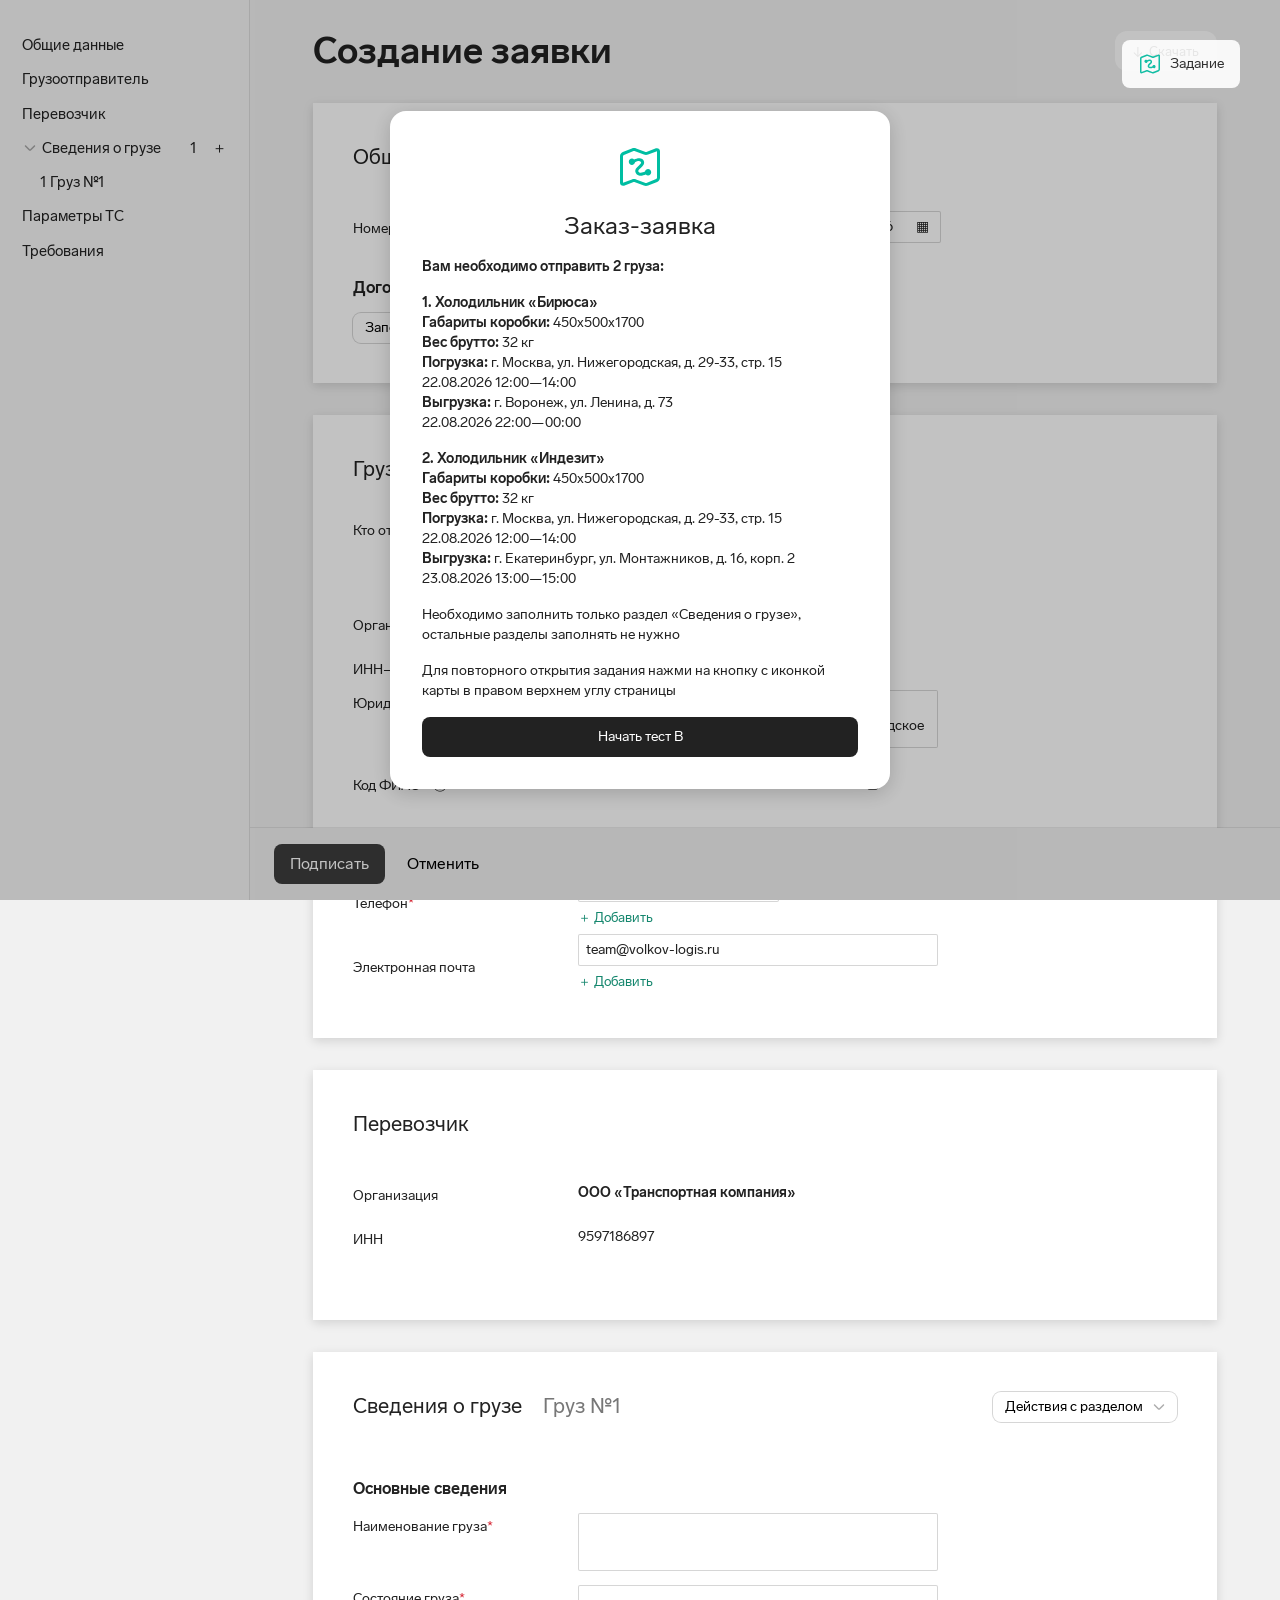
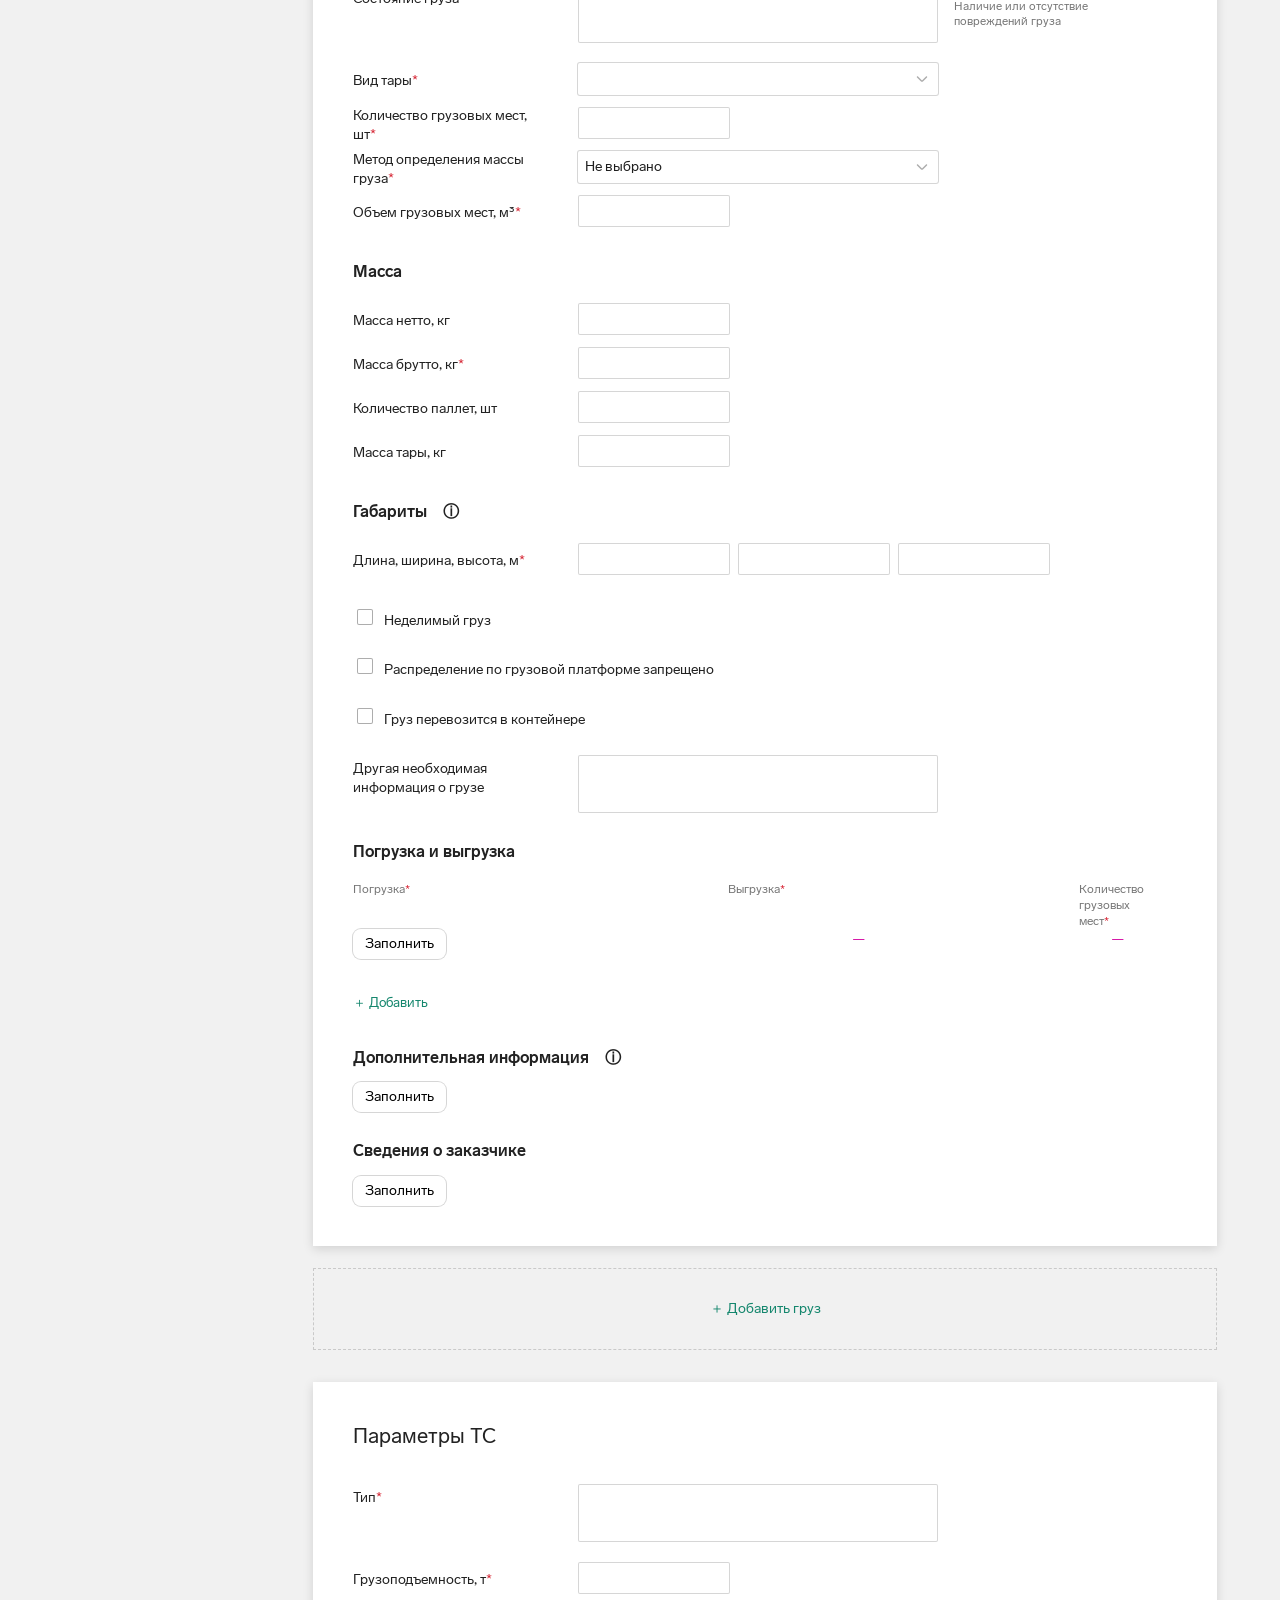
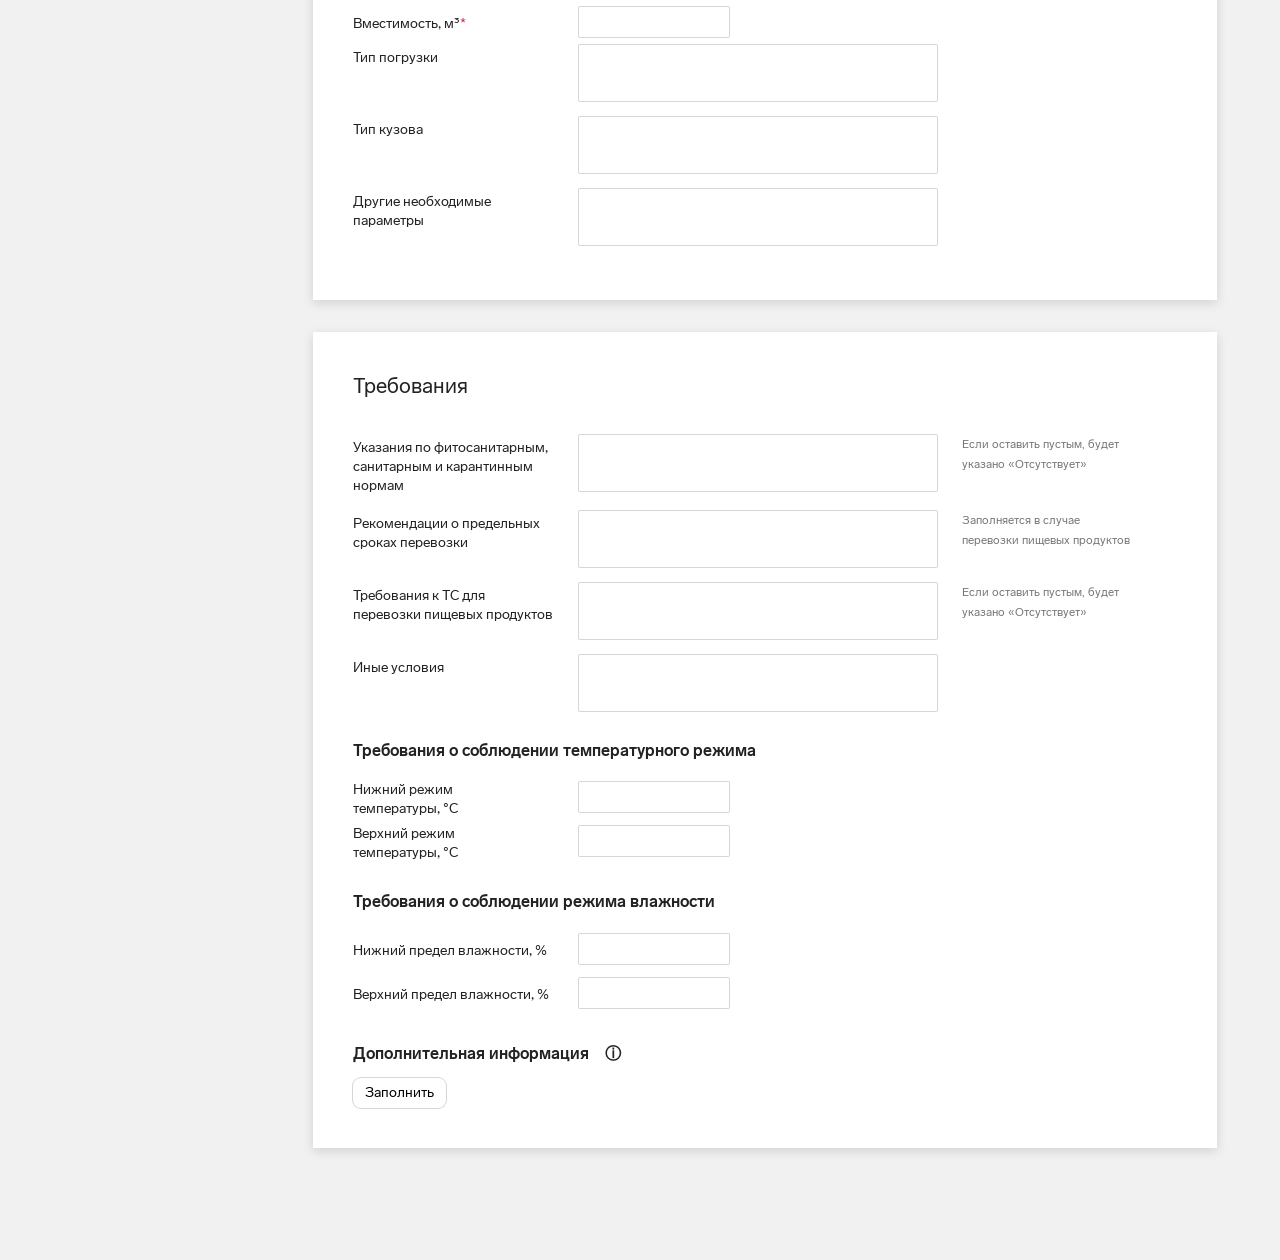
==== commit 054a5db9: "Start test with Variant B" ====
--- a/index.html
+++ b/index.html
@@ -4,17 +4,17 @@
     <meta charset="utf-8" />
     <meta name="viewport" content="width=device-width, initial-scale=1" />
     <title>Создание заявки</title>
-    <link rel="icon" type="image/svg+xml" href="variant-a/assets/kontur-diadoc-logistics.svg" />
+    <link rel="icon" type="image/svg+xml" href="variant-b/assets/kontur-diadoc-logistics.svg" />
     <meta property="og:type" content="website" />
     <meta property="og:title" content="Создание заявки — тест вариантов A/B" />
-    <meta property="og:image" content="variant-a/assets/social-cover.jpg" />
+    <meta property="og:image" content="variant-b/assets/social-cover.jpg" />
     <meta property="og:locale" content="ru_RU" />
-    <meta http-equiv="refresh" content="0; url=variant-a/index.html" />
+    <meta http-equiv="refresh" content="0; url=variant-b/index.html" />
     <script>
-      window.location.replace(`variant-a/index.html${window.location.search}${window.location.hash}`);
+      window.location.replace(`variant-b/index.html${window.location.search}${window.location.hash}`);
     </script>
   </head>
   <body>
-    <a href="variant-a/index.html">Открыть прототип</a>
+    <a href="variant-b/index.html">Открыть прототип</a>
   </body>
 </html>
